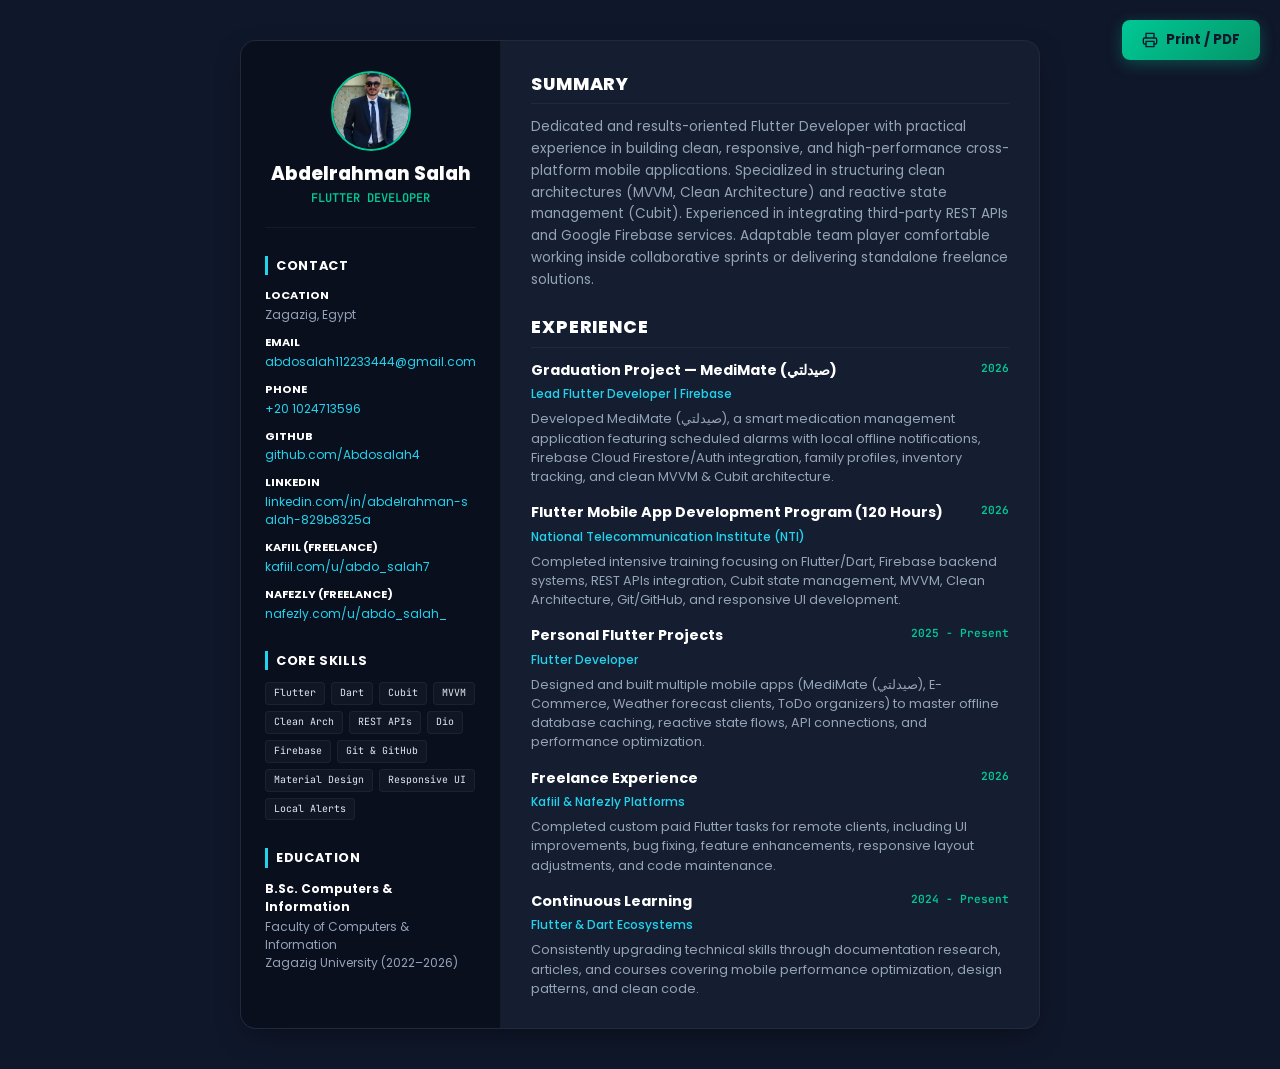
==== resume.html @ 37bc89f8 "Initial portfolio upload" ====
<!DOCTYPE html>
<html lang="en">
<head>
  <meta charset="UTF-8">
  <meta name="viewport" content="width=device-width, initial-scale=1.0">
  <title>Abdelrahman Mohamed Salah | Resume</title>
  <link rel="preconnect" href="https://fonts.googleapis.com">
  <link rel="preconnect" href="https://fonts.gstatic.com" crossorigin>
  <link href="https://fonts.googleapis.com/css2?family=Poppins:wght@300;400;500;600;700;800&family=JetBrains+Mono:wght@400;500;700&display=swap" rel="stylesheet">
  <style>
    /* Reset & Page Setup */
    * {
      box-sizing: border-box;
      margin: 0;
      padding: 0;
    }
    
    body {
      font-family: 'Poppins', sans-serif;
      background-color: #0F172A;
      color: #F8FAFC;
      line-height: 1.5;
      padding: 40px;
      display: flex;
      justify-content: center;
      align-items: center;
      min-height: 100vh;
    }

    .resume-container {
      width: 100%;
      max-width: 800px;
      background: rgba(30, 41, 59, 0.45);
      border: 1px solid rgba(255, 255, 255, 0.05);
      border-radius: 16px;
      box-shadow: 0 10px 30px -10px rgba(0, 0, 0, 0.5);
      overflow: hidden;
      display: grid;
      grid-template-columns: 260px 1fr;
    }

    /* Print action floating button */
    .print-actions {
      position: fixed;
      top: 20px;
      right: 20px;
      z-index: 100;
    }

    .print-btn {
      background: linear-gradient(135deg, #00C896 0%, #059669 100%);
      color: #0F172A;
      font-weight: 700;
      border: none;
      padding: 10px 20px;
      border-radius: 8px;
      cursor: pointer;
      font-family: 'Poppins', sans-serif;
      box-shadow: 0 4px 15px rgba(0, 200, 150, 0.3);
      display: inline-flex;
      align-items: center;
      gap: 8px;
      font-size: 0.85rem;
      transition: all 0.2s ease;
    }

    .print-btn:hover {
      transform: translateY(-2px);
      box-shadow: 0 6px 20px rgba(0, 200, 150, 0.5);
    }

    /* Sidebar Column */
    .sidebar {
      background-color: #0A0F1D;
      border-right: 1px solid rgba(255, 255, 255, 0.05);
      padding: 30px 24px;
      display: flex;
      flex-direction: column;
      gap: 28px;
    }

    .profile-section {
      text-align: center;
      border-bottom: 1px solid rgba(255, 255, 255, 0.05);
      padding-bottom: 20px;
    }

    .avatar-img {
      width: 80px;
      height: 80px;
      border-radius: 50%;
      border: 2.5px solid #00C896;
      margin: 0 auto 12px auto;
      object-fit: cover;
      display: block;
    }

    .profile-name {
      font-size: 1.15rem;
      font-weight: 800;
      line-height: 1.2;
      color: #FFFFFF;
      margin-bottom: 4px;
    }

    .profile-title {
      font-size: 0.75rem;
      font-family: 'JetBrains Mono', monospace;
      color: #00C896;
      text-transform: uppercase;
      font-weight: 600;
    }

    .section-box-title {
      font-size: 0.8rem;
      font-weight: 700;
      color: #FFFFFF;
      text-transform: uppercase;
      letter-spacing: 0.05em;
      margin-bottom: 12px;
      border-left: 3px solid #22D3EE;
      padding-left: 8px;
    }

    .contact-list {
      display: flex;
      flex-direction: column;
      gap: 10px;
    }

    .contact-item {
      font-size: 0.75rem;
      color: #94A3B8;
      word-break: break-all;
    }

    .contact-item strong {
      color: #FFFFFF;
      display: block;
      margin-bottom: 2px;
      font-size: 0.7rem;
      text-transform: uppercase;
    }

    .contact-item a {
      color: #22D3EE;
      text-decoration: none;
    }

    .skills-list {
      display: flex;
      flex-wrap: wrap;
      gap: 6px;
    }

    .skill-tag {
      font-family: 'JetBrains Mono', monospace;
      font-size: 0.62rem;
      background: rgba(255, 255, 255, 0.03);
      border: 1px solid rgba(255, 255, 255, 0.05);
      color: #E2E8F0;
      padding: 3px 8px;
      border-radius: 4px;
    }

    .education-box {
      font-size: 0.75rem;
      color: #94A3B8;
    }

    .education-box strong {
      color: #FFFFFF;
      display: block;
      margin-bottom: 2px;
    }

    /* Main Area Column */
    .main-content {
      padding: 30px;
      display: flex;
      flex-direction: column;
      gap: 24px;
    }

    .main-section-title {
      font-size: 1.1rem;
      font-weight: 800;
      color: #FFFFFF;
      border-bottom: 1px solid rgba(255, 255, 255, 0.05);
      padding-bottom: 6px;
      margin-bottom: 12px;
      text-transform: uppercase;
      letter-spacing: 0.05em;
    }

    .summary-text {
      font-size: 0.85rem;
      color: #94A3B8;
      line-height: 1.6;
    }

    .experience-item, .project-item {
      margin-bottom: 16px;
    }

    .experience-item:last-child, .project-item:last-child {
      margin-bottom: 0;
    }

    .item-header {
      display: flex;
      justify-content: space-between;
      align-items: flex-start;
      margin-bottom: 4px;
    }

    .item-title {
      font-size: 0.9rem;
      font-weight: 700;
      color: #FFFFFF;
    }

    .item-date {
      font-family: 'JetBrains Mono', monospace;
      font-size: 0.7rem;
      color: #00C896;
      font-weight: 600;
    }

    .item-subtitle {
      font-size: 0.75rem;
      color: #22D3EE;
      margin-bottom: 6px;
      font-weight: 500;
    }

    .item-desc {
      font-size: 0.8rem;
      color: #94A3B8;
      line-height: 1.5;
    }

    .item-bullets {
      margin-top: 6px;
      padding-left: 14px;
    }

    .item-bullets li {
      font-size: 0.78rem;
      color: #94A3B8;
      list-style-type: circle;
      margin-bottom: 3px;
    }

    /* Print Specific Styles */
    @media print {
      body {
        background-color: #FFFFFF;
        color: #0F172A;
        padding: 0;
      }
      
      .print-actions {
        display: none;
      }

      .resume-container {
        border: none;
        box-shadow: none;
        border-radius: 0;
        background: #FFFFFF;
        width: 100%;
        max-width: 100%;
        grid-template-columns: 240px 1fr;
      }

      .sidebar {
        background-color: #F8FAFC;
        border-right: 1.5px solid #E2E8F0;
        padding: 20px 15px;
      }

      .avatar-img {
        border-color: #059669;
      }

      .profile-name {
        color: #0F172A;
      }

      .profile-title {
        color: #059669;
      }

      .section-box-title {
        color: #0F172A;
        border-left-color: #0284C7;
      }

      .contact-item {
        color: #475569;
      }

      .contact-item strong {
        color: #0F172A;
      }

      .contact-item a {
        color: #0284C7;
      }

      .skill-tag {
        background: #F1F5F9;
        border-color: #E2E8F0;
        color: #334155;
      }

      .education-box {
        color: #475569;
      }

      .education-box strong {
        color: #0F172A;
      }

      .main-content {
        padding: 20px 24px;
      }

      .main-section-title {
        color: #0F172A;
        border-bottom-color: #E2E8F0;
      }

      .summary-text {
        color: #475569;
      }

      .item-title {
        color: #0F172A;
      }

      .item-date {
        color: #059669;
      }

      .item-subtitle {
        color: #0284C7;
      }

      .item-desc {
        color: #475569;
      }

      .item-bullets li {
        color: #475569;
      }
    }
  </style>
</head>
<body>

  <!-- Floating Print Button -->
  <div class="print-actions">
    <button class="print-btn" onclick="window.print()">
      <svg xmlns="http://www.w3.org/2000/svg" width="16" height="16" viewBox="0 0 24 24" fill="none" stroke="currentColor" stroke-width="2" stroke-linecap="round" stroke-linejoin="round"><polyline points="6 9 6 2 18 2 18 9"/><path d="M6 18H4a2 2 0 0 1-2-2v-5a2 2 0 0 1 2-2h16a2 2 0 0 1 2 2v5a2 2 0 0 1-2 2h-2"/><rect x="6" y="14" width="12" height="8"/></svg>
      <span>Print / PDF</span>
    </button>
  </div>

  <div class="resume-container">
    <!-- Sidebar Column -->
    <aside class="sidebar">
      <div class="profile-section">
        <img src="assets/profile.jpg" alt="Abdelrahman Salah" class="avatar-img">
        <h1 class="profile-name">Abdelrahman Salah</h1>
        <div class="profile-title">Flutter Developer</div>
      </div>

      <!-- Contact Info -->
      <div class="contact-box">
        <h2 class="section-box-title">Contact</h2>
        <div class="contact-list">
          <div class="contact-item">
            <strong>Location</strong>
            Zagazig, Egypt
          </div>
          <div class="contact-item">
            <strong>Email</strong>
            <a href="mailto:abdosalah112233444@gmail.com">abdosalah112233444@gmail.com</a>
          </div>
          <div class="contact-item">
            <strong>Phone</strong>
            <a href="tel:+201024713596">+20 1024713596</a>
          </div>
          <div class="contact-item">
            <strong>GitHub</strong>
            <a href="https://github.com/Abdosalah4" target="_blank">github.com/Abdosalah4</a>
          </div>
          <div class="contact-item">
            <strong>LinkedIn</strong>
            <a href="https://www.linkedin.com/in/abdelrahman-salah-829b8325a" target="_blank">linkedin.com/in/abdelrahman-salah-829b8325a</a>
          </div>
          <div class="contact-item">
            <strong>Kafiil (Freelance)</strong>
            <a href="https://kafiil.com/u/abdo_salah7/services" target="_blank">kafiil.com/u/abdo_salah7</a>
          </div>
          <div class="contact-item">
            <strong>Nafezly (Freelance)</strong>
            <a href="https://nafezly.com/u/abdo_salah_" target="_blank">nafezly.com/u/abdo_salah_</a>
          </div>
        </div>
      </div>

      <!-- Core Skills -->
      <div class="skills-box">
        <h2 class="section-box-title">Core Skills</h2>
        <div class="skills-list">
          <span class="skill-tag">Flutter</span>
          <span class="skill-tag">Dart</span>
          <span class="skill-tag">Cubit</span>
          <span class="skill-tag">MVVM</span>
          <span class="skill-tag">Clean Arch</span>
          <span class="skill-tag">REST APIs</span>
          <span class="skill-tag">Dio</span>
          <span class="skill-tag">Firebase</span>
          <span class="skill-tag">Git &amp; GitHub</span>
          <span class="skill-tag">Material Design</span>
          <span class="skill-tag">Responsive UI</span>
          <span class="skill-tag">Local Alerts</span>
        </div>
      </div>

      <!-- Education Box -->
      <div class="education-box-container">
        <h2 class="section-box-title">Education</h2>
        <div class="education-box">
          <strong>B.Sc. Computers &amp; Information</strong>
          Faculty of Computers &amp; Information<br>
          Zagazig University (2022–2026)
        </div>
      </div>
    </aside>

    <!-- Main Content Column -->
    <main class="main-content">
      <!-- Profile Summary -->
      <section>
        <h2 class="main-section-title">Summary</h2>
        <p class="summary-text">
          Dedicated and results-oriented Flutter Developer with practical experience in building clean, responsive, and high-performance cross-platform mobile applications. Specialized in structuring clean architectures (MVVM, Clean Architecture) and reactive state management (Cubit). Experienced in integrating third-party REST APIs and Google Firebase services. Adaptable team player comfortable working inside collaborative sprints or delivering standalone freelance solutions.
        </p>
      </section>

      <!-- Development Experience -->
      <section>
        <h2 class="main-section-title">Experience</h2>

        <!-- Course -->
        <!-- Graduation Project - MediMate -->
        <div class="experience-item">
          <div class="item-header">
            <h3 class="item-title">Graduation Project — MediMate (صيدلتي)</h3>
            <span class="item-date">2026</span>
          </div>
          <div class="item-subtitle">Lead Flutter Developer | Firebase</div>
          <p class="item-desc">Developed MediMate (صيدلتي), a smart medication management application featuring scheduled alarms with local offline notifications, Firebase Cloud Firestore/Auth integration, family profiles, inventory tracking, and clean MVVM &amp; Cubit architecture.</p>
        </div>

        <!-- NTI Program -->
        <div class="experience-item">
          <div class="item-header">
            <h3 class="item-title">Flutter Mobile App Development Program (120 Hours)</h3>
            <span class="item-date">2026</span>
          </div>
          <div class="item-subtitle">National Telecommunication Institute (NTI)</div>
          <p class="item-desc">Completed intensive training focusing on Flutter/Dart, Firebase backend systems, REST APIs integration, Cubit state management, MVVM, Clean Architecture, Git/GitHub, and responsive UI development.</p>
        </div>

        <!-- Personal Flutter Projects -->
        <div class="experience-item">
          <div class="item-header">
            <h3 class="item-title">Personal Flutter Projects</h3>
            <span class="item-date">2025 - Present</span>
          </div>
          <div class="item-subtitle">Flutter Developer</div>
          <p class="item-desc">Designed and built multiple mobile apps (MediMate (صيدلتي), E-Commerce, Weather forecast clients, ToDo organizers) to master offline database caching, reactive state flows, API connections, and performance optimization.</p>
        </div>

        <!-- Freelance Experience -->
        <div class="experience-item">
          <div class="item-header">
            <h3 class="item-title">Freelance Experience</h3>
            <span class="item-date">2026</span>
          </div>
          <div class="item-subtitle">Kafiil &amp; Nafezly Platforms</div>
          <p class="item-desc">Completed custom paid Flutter tasks for remote clients, including UI improvements, bug fixing, feature enhancements, responsive layout adjustments, and code maintenance.</p>
        </div>

        <!-- Continuous Learning -->
        <div class="experience-item">
          <div class="item-header">
            <h3 class="item-title">Continuous Learning</h3>
            <span class="item-date">2024 - Present</span>
          </div>
          <div class="item-subtitle">Flutter &amp; Dart Ecosystems</div>
          <p class="item-desc">Consistently upgrading technical skills through documentation research, articles, and courses covering mobile performance optimization, design patterns, and clean code.</p>
        </div>
      </section>
    </main>
  </div>

</body>
</html>
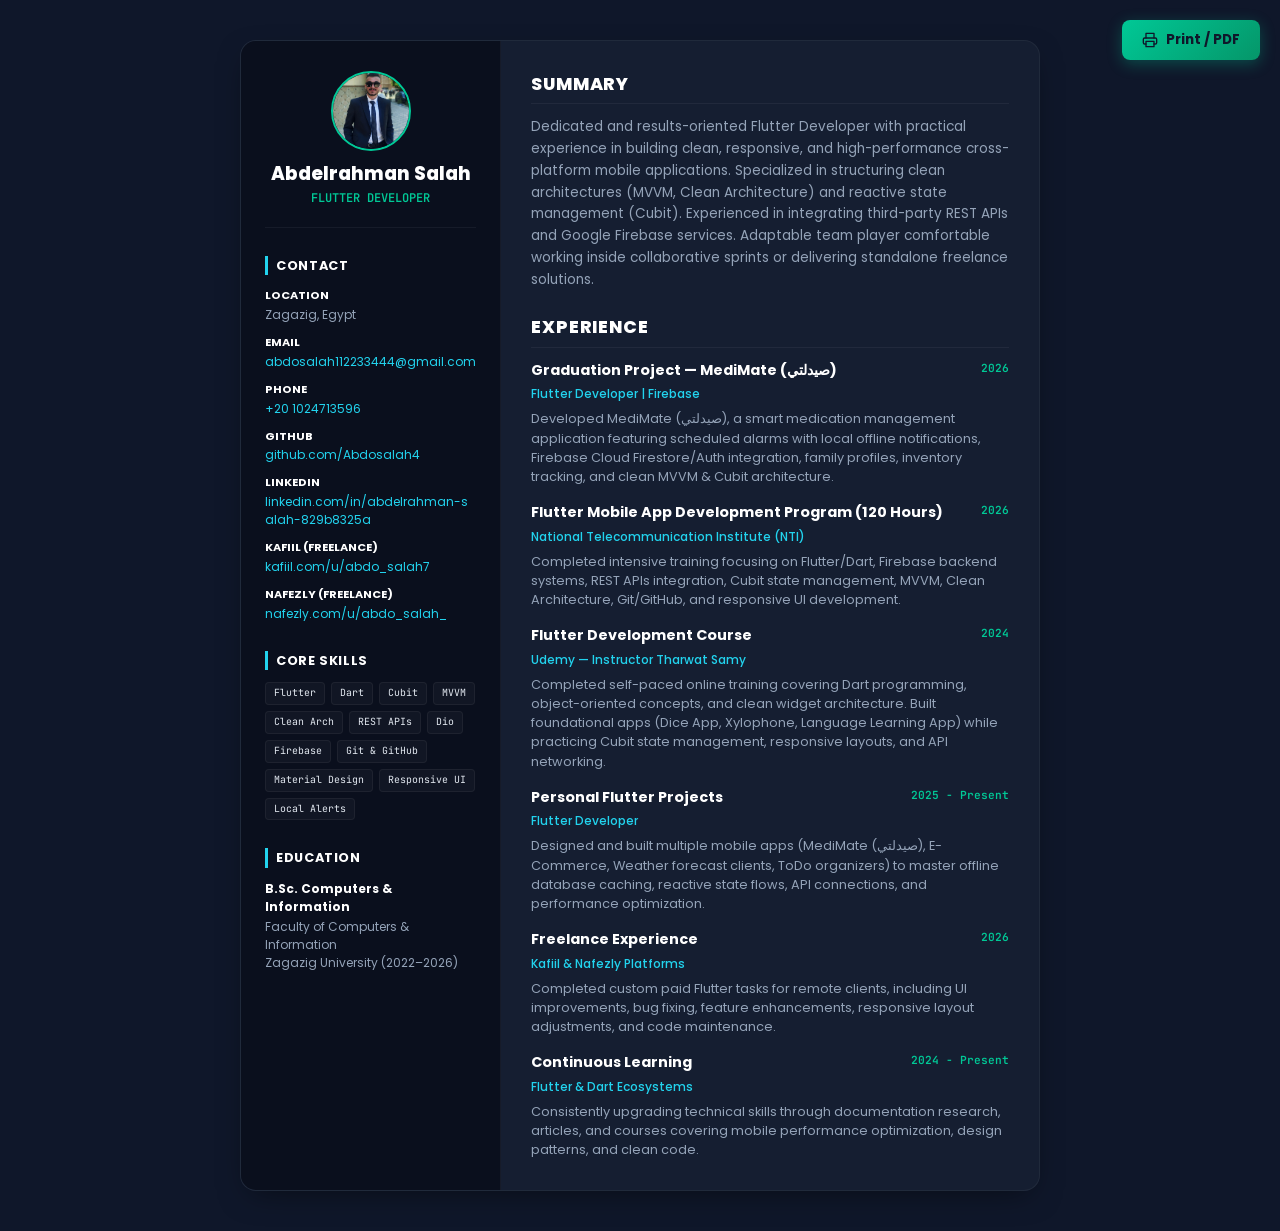
==== commit 84c3f467: "Add Udemy course, fix job title, ATS white CV, video phone mockup, mobile responsive" ====
--- a/resume.html
+++ b/resume.html
@@ -250,6 +250,37 @@
       color: #94A3B8;
       list-style-type: circle;
       margin-bottom: 3px;
+    }
+
+    /* Mobile screen previews styling */
+    @media screen and (max-width: 768px) {
+      body {
+        padding: 12px;
+        min-height: auto;
+      }
+
+      .resume-container {
+        grid-template-columns: 1fr;
+        border-radius: 12px;
+      }
+
+      .sidebar {
+        border-right: none;
+        border-bottom: 1px solid rgba(255, 255, 255, 0.05);
+        padding: 24px 20px;
+      }
+
+      .main-content {
+        padding: 24px 20px;
+      }
+
+      .print-actions {
+        position: fixed;
+        bottom: 24px;
+        right: 24px;
+        top: auto;
+        z-index: 1000;
+      }
     }
 
     /* Print Specific Styles */
@@ -463,7 +494,7 @@
             <h3 class="item-title">Graduation Project — MediMate (صيدلتي)</h3>
             <span class="item-date">2026</span>
           </div>
-          <div class="item-subtitle">Lead Flutter Developer | Firebase</div>
+          <div class="item-subtitle">Flutter Developer | Firebase</div>
           <p class="item-desc">Developed MediMate (صيدلتي), a smart medication management application featuring scheduled alarms with local offline notifications, Firebase Cloud Firestore/Auth integration, family profiles, inventory tracking, and clean MVVM &amp; Cubit architecture.</p>
         </div>
 
@@ -477,6 +508,16 @@
           <p class="item-desc">Completed intensive training focusing on Flutter/Dart, Firebase backend systems, REST APIs integration, Cubit state management, MVVM, Clean Architecture, Git/GitHub, and responsive UI development.</p>
         </div>
 
+        <!-- Udemy Course -->
+        <div class="experience-item">
+          <div class="item-header">
+            <h3 class="item-title">Flutter Development Course</h3>
+            <span class="item-date">2024</span>
+          </div>
+          <div class="item-subtitle">Udemy — Instructor Tharwat Samy</div>
+          <p class="item-desc">Completed self-paced online training covering Dart programming, object-oriented concepts, and clean widget architecture. Built foundational apps (Dice App, Xylophone, Language Learning App) while practicing Cubit state management, responsive layouts, and API networking.</p>
+        </div>
+
         <!-- Personal Flutter Projects -->
         <div class="experience-item">
           <div class="item-header">
